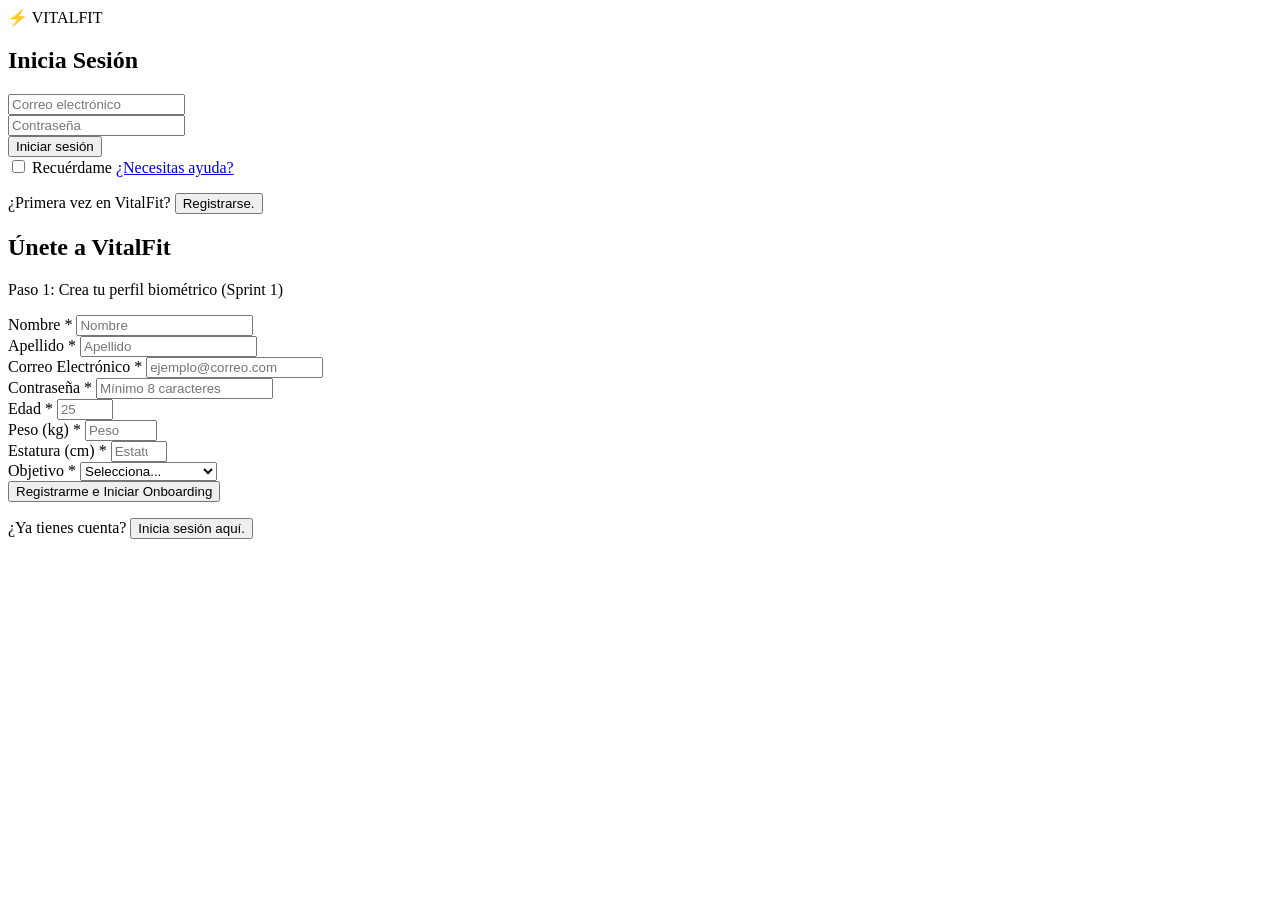
==== Proyecto gimnasio/principal_index/index.html @ bed4b912 "Add files via upload" ====
<!DOCTYPE html>
<html lang="es">
<head>
  <meta charset="UTF-8">
  <meta name="viewport" content="width=device-width, initial-scale=1.0">
  <title>VitalFit - Iniciar Sesión</title>
  <link rel="preconnect" href="https://fonts.googleapis.com">
  <link rel="preconnect" href="https://fonts.gstatic.com" crossorigin>
  <link rel="icon" type="image/x-icon" href="./favicon_32X32/V.ico">
  <link href="https://fonts.googleapis.com/css2?family=Poppins:wght@300;400;500;600;700;800&display=swap" rel="stylesheet">
  <link rel="stylesheet" href="./css/index.css">
  <!--
  <link href="https://cdn.jsdelivr.net/npm/bootstrap@5.3.8/dist/css/bootstrap.min.css" rel="stylesheet" integrity="sha384-sRIl4kxILFvY47J16cr9ZwB07vP4J8+LH7qKQnuqkuIAvNWLzeN8tE5YBujZqJLB" crossorigin="anonymous">-->
  <script src="./gimnasio_js/main.js" defer></script>
  <script src="./gimnasio_js/app.js" defer></script>
<!--
  <script src="https://cdn.jsdelivr.net/npm/bootstrap@5.3.8/dist/js/bootstrap.bundle.min.js" integrity="sha384-FKyoEForCGlyvwx9Hj09JcYn3nv7wiPVlz7YYwJrWVcXK/BmnVDxM+D2scQbITxI" crossorigin="anonymous" defer></script>-->

</head>
<body class="netflix-bg">

  <!-- Navbar sencilla tipo Netflix -->
  <header class="navbar-netflix">
    <div class="logo">⚡ VITAL<span>FIT</span></div>
  </header>

  <main class="auth-container">

    <!-- TARJETA UNIFICADA (Estilo Netflix) -->
    <div class="netflix-card">
      
      <!-- CONTENEDOR 1: INICIO DE SESIÓN -->
      <div id="login-container" class="auth-box">
        <h2>Inicia Sesión</h2>
        
        <form id="loginForm" action="/vitalfit/login" method="POST" class="form-vertical">
          <div class="form-group">
            <input type="email" name="email" id="login_email" placeholder="Correo electrónico" autocomplete="username" required>
          </div>

          <div class="form-group">
            <input type="password" name="password" id="login_password" placeholder="Contraseña" autocomplete="current-password" required>
          </div>

          <button type="submit" id= "btnlogin" class="btn btn-primary btn-full">

            <span id="spinnerTextlogin">Iniciar sesión</Span>

            <span id="spinnerLoadingLogin" class="spinner" style="display: none;"></span>
          </button>

          <div class="form-actions-netflix">
            <label class="switch-label">
              <input type="checkbox" id="remember_me">
              <span>Recuérdame</span>
            </label>
            <a href="#" class="help-link">¿Necesitas ayuda?</a>
          </div>
        </form>

        <!-- Botón/Enlace alternador hacia Registro -->
        <div class="switch-auth-mode">
          <p>¿Primera vez en VitalFit? <button type="button" id="btn-show-register" class="btn-text-action">Registrarse.</button></p>
        </div>
      </div>

      <!-- CONTENEDOR 2: REGISTRO (Oculto inicialmente, activo con la clase 'active') -->
      <div id="register-container" class="auth-box hidden">
        <h2>Únete a VitalFit</h2>
        <p class="subtitle">Paso 1: Crea tu perfil biométrico (Sprint 1)</p>
        
        <form id="registerForm" action="/vitalfit/register" method="POST" class="form-grid">
          <!-- nombre -->
          <div class="form-group full-width">
            <label for="nombre">Nombre *</label>
            <input type="text" id="nombre" name="firstName" placeholder="Nombre" required>
          </div>
          <!-- apellido -->
          <div class="form-group full-width">
            <label for="nombre">Apellido *</label>
            <input type="text" id="apellido" name="lastName" placeholder="Apellido" required>
          </div>
          <!-- email -->
          <div class="form-group full-width">
            <label for="email">Correo Electrónico *</label>
            <input type="email" id="email" name="email" placeholder="ejemplo@correo.com" autocomplete="username" required>
          </div>

          <!-- password -->
          <div class="form-group full-width">
            <label for="password">Contraseña *</label>
            <input type="password" id="password" name="password" placeholder="Mínimo 8 caracteres" autocomplete="new-password" required>
          </div>

          <!-- age -->
          <div class="form-group">
            <label for="age">Edad *</label>
            <input type="number" id="age" name="age" placeholder="25" min="14" max="100" required>
          </div>

          <!-- weight -->
          <div class="form-group">
            <label for="weight">Peso (kg) *</label>
            <input type="number" step="0.1" id="weight" name="weight" placeholder="Peso" min="20" max="300" required>
          </div>

          <!-- height -->
          <div class="form-group">
            <label for="height">Estatura (cm) *</label>
            <input type="number" id="height" name="height" placeholder="Estatura" min="100" max="250" required>
          </div>

          <!-- goal -->
          <div class="form-group">
            <label for="goal">Objetivo *</label>
            <select id="goal" name="goal" required>
              <option value="" disabled selected>Selecciona...</option>
              <option value="MUSCLE_GAIN">Ganancia Muscular</option>
              <option value="FAT_LOSS">Pérdida de Grasa</option>
              <option value="MAINTENANCE">Mantenimiento</option>
            </select>
          </div>

          <!-- Mensaje de exito que se mostrara al completar registro-->     

          <div class="form-group full-width">
            <div id="mensajeExito" class="mensaje-exito" style="display: none;" >
            ¡Registro exitoso!
            Redirigiendo a tu Onboarding...
            </div>

            <button type="submit" id="btnRegistro" class="btn btn-primary btn-full">
              <span id="spinnerText">Registrarme e Iniciar Onboarding</span>
              <span id="spinnerLoading" class="spinner" style="display: none;"></span>
            </button>            
          </div>
        </form>

        <!-- Botón/Enlace alternador hacia Login -->
        <div class="switch-auth-mode">
          <p>¿Ya tienes cuenta? <button type="button" id="btn-show-login" class="btn-text-action">Inicia sesión aquí.</button></p>
        </div>
      </div>

    </div>

  </main>
</body>
</html>
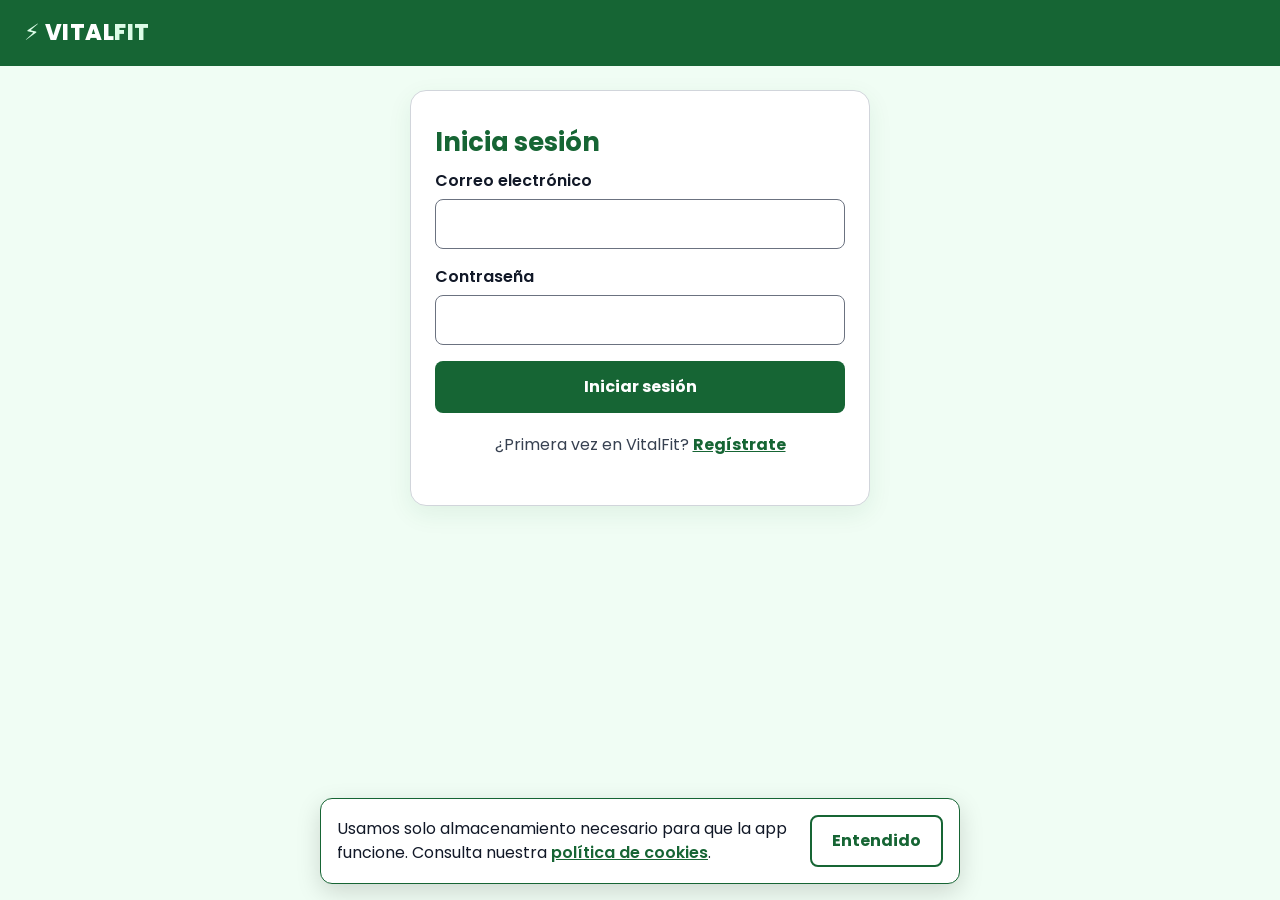
==== commit 12b70a11: "feat(front): paleta verde y blanco, accesibilidad y conexión a la API - Tema verde (#166534) y blanc" ====
--- a/Proyecto gimnasio/principal_index/index.html
+++ b/Proyecto gimnasio/principal_index/index.html
@@ -1,149 +1,159 @@
-<!DOCTYPE html>
-<html lang="es">
-<head>
-  <meta charset="UTF-8">
-  <meta name="viewport" content="width=device-width, initial-scale=1.0">
-  <title>VitalFit - Iniciar Sesión</title>
-  <link rel="preconnect" href="https://fonts.googleapis.com">
-  <link rel="preconnect" href="https://fonts.gstatic.com" crossorigin>
-  <link rel="icon" type="image/x-icon" href="./favicon_32X32/V.ico">
-  <link href="https://fonts.googleapis.com/css2?family=Poppins:wght@300;400;500;600;700;800&display=swap" rel="stylesheet">
-  <link rel="stylesheet" href="./css/index.css">
-  <!--
-  <link href="https://cdn.jsdelivr.net/npm/bootstrap@5.3.8/dist/css/bootstrap.min.css" rel="stylesheet" integrity="sha384-sRIl4kxILFvY47J16cr9ZwB07vP4J8+LH7qKQnuqkuIAvNWLzeN8tE5YBujZqJLB" crossorigin="anonymous">-->
-  <script src="./gimnasio_js/main.js" defer></script>
-  <script src="./gimnasio_js/app.js" defer></script>
-<!--
-  <script src="https://cdn.jsdelivr.net/npm/bootstrap@5.3.8/dist/js/bootstrap.bundle.min.js" integrity="sha384-FKyoEForCGlyvwx9Hj09JcYn3nv7wiPVlz7YYwJrWVcXK/BmnVDxM+D2scQbITxI" crossorigin="anonymous" defer></script>-->
-
-</head>
-<body class="netflix-bg">
-
-  <!-- Navbar sencilla tipo Netflix -->
-  <header class="navbar-netflix">
-    <div class="logo">⚡ VITAL<span>FIT</span></div>
-  </header>
-
-  <main class="auth-container">
-
-    <!-- TARJETA UNIFICADA (Estilo Netflix) -->
-    <div class="netflix-card">
-      
-      <!-- CONTENEDOR 1: INICIO DE SESIÓN -->
-      <div id="login-container" class="auth-box">
-        <h2>Inicia Sesión</h2>
-        
-        <form id="loginForm" action="/vitalfit/login" method="POST" class="form-vertical">
-          <div class="form-group">
-            <input type="email" name="email" id="login_email" placeholder="Correo electrónico" autocomplete="username" required>
-          </div>
-
-          <div class="form-group">
-            <input type="password" name="password" id="login_password" placeholder="Contraseña" autocomplete="current-password" required>
-          </div>
-
-          <button type="submit" id= "btnlogin" class="btn btn-primary btn-full">
-
-            <span id="spinnerTextlogin">Iniciar sesión</Span>
-
-            <span id="spinnerLoadingLogin" class="spinner" style="display: none;"></span>
-          </button>
-
-          <div class="form-actions-netflix">
-            <label class="switch-label">
-              <input type="checkbox" id="remember_me">
-              <span>Recuérdame</span>
-            </label>
-            <a href="#" class="help-link">¿Necesitas ayuda?</a>
-          </div>
-        </form>
-
-        <!-- Botón/Enlace alternador hacia Registro -->
-        <div class="switch-auth-mode">
-          <p>¿Primera vez en VitalFit? <button type="button" id="btn-show-register" class="btn-text-action">Registrarse.</button></p>
-        </div>
-      </div>
-
-      <!-- CONTENEDOR 2: REGISTRO (Oculto inicialmente, activo con la clase 'active') -->
-      <div id="register-container" class="auth-box hidden">
-        <h2>Únete a VitalFit</h2>
-        <p class="subtitle">Paso 1: Crea tu perfil biométrico (Sprint 1)</p>
-        
-        <form id="registerForm" action="/vitalfit/register" method="POST" class="form-grid">
-          <!-- nombre -->
-          <div class="form-group full-width">
-            <label for="nombre">Nombre *</label>
-            <input type="text" id="nombre" name="firstName" placeholder="Nombre" required>
-          </div>
-          <!-- apellido -->
-          <div class="form-group full-width">
-            <label for="nombre">Apellido *</label>
-            <input type="text" id="apellido" name="lastName" placeholder="Apellido" required>
-          </div>
-          <!-- email -->
-          <div class="form-group full-width">
-            <label for="email">Correo Electrónico *</label>
-            <input type="email" id="email" name="email" placeholder="ejemplo@correo.com" autocomplete="username" required>
-          </div>
-
-          <!-- password -->
-          <div class="form-group full-width">
-            <label for="password">Contraseña *</label>
-            <input type="password" id="password" name="password" placeholder="Mínimo 8 caracteres" autocomplete="new-password" required>
-          </div>
-
-          <!-- age -->
-          <div class="form-group">
-            <label for="age">Edad *</label>
-            <input type="number" id="age" name="age" placeholder="25" min="14" max="100" required>
-          </div>
-
-          <!-- weight -->
-          <div class="form-group">
-            <label for="weight">Peso (kg) *</label>
-            <input type="number" step="0.1" id="weight" name="weight" placeholder="Peso" min="20" max="300" required>
-          </div>
-
-          <!-- height -->
-          <div class="form-group">
-            <label for="height">Estatura (cm) *</label>
-            <input type="number" id="height" name="height" placeholder="Estatura" min="100" max="250" required>
-          </div>
-
-          <!-- goal -->
-          <div class="form-group">
-            <label for="goal">Objetivo *</label>
-            <select id="goal" name="goal" required>
-              <option value="" disabled selected>Selecciona...</option>
-              <option value="MUSCLE_GAIN">Ganancia Muscular</option>
-              <option value="FAT_LOSS">Pérdida de Grasa</option>
-              <option value="MAINTENANCE">Mantenimiento</option>
-            </select>
-          </div>
-
-          <!-- Mensaje de exito que se mostrara al completar registro-->     
-
-          <div class="form-group full-width">
-            <div id="mensajeExito" class="mensaje-exito" style="display: none;" >
-            ¡Registro exitoso!
-            Redirigiendo a tu Onboarding...
-            </div>
-
-            <button type="submit" id="btnRegistro" class="btn btn-primary btn-full">
-              <span id="spinnerText">Registrarme e Iniciar Onboarding</span>
-              <span id="spinnerLoading" class="spinner" style="display: none;"></span>
-            </button>            
-          </div>
-        </form>
-
-        <!-- Botón/Enlace alternador hacia Login -->
-        <div class="switch-auth-mode">
-          <p>¿Ya tienes cuenta? <button type="button" id="btn-show-login" class="btn-text-action">Inicia sesión aquí.</button></p>
-        </div>
-      </div>
-
-    </div>
-
-  </main>
-</body>
-</html>+<!DOCTYPE html>
+<html lang="es">
+<head>
+  <meta charset="UTF-8">
+  <meta name="viewport" content="width=device-width, initial-scale=1.0">
+  <title>VitalFit - Iniciar sesión y registro</title>
+  <link rel="preconnect" href="https://fonts.googleapis.com">
+  <link rel="preconnect" href="https://fonts.gstatic.com" crossorigin>
+  <link href="https://fonts.googleapis.com/css2?family=Poppins:wght@400;600;700;800&display=swap" rel="stylesheet">
+  <link rel="stylesheet" href="index.css">
+  <!-- Orden importante: api.js primero (lo usan main.js y app.js) -->
+  <script src="../javascript/api.js" defer></script>
+  <script src="../javascript/main.js" defer></script>
+  <script src="../javascript/app.js" defer></script>
+</head>
+<body>
+
+  <a class="skip-link" href="#contenido">Saltar al contenido</a>
+
+  <header class="navbar">
+    <div class="logo"><span aria-hidden="true">⚡</span> VITAL<span>FIT</span></div>
+  </header>
+
+  <main id="contenido" class="auth-container">
+    <section class="auth-card" aria-live="polite">
+
+      <!-- LOGIN -->
+      <div id="login-container" class="auth-box">
+        <h1>Inicia sesión</h1>
+        <div id="loginMensaje" class="mensaje error" role="alert" hidden></div>
+
+        <form id="loginForm" novalidate>
+          <div class="form-group">
+            <label for="login_email">Correo electrónico</label>
+            <input type="email" id="login_email" name="email" autocomplete="username" required>
+          </div>
+
+          <div class="form-group">
+            <label for="login_password">Contraseña</label>
+            <input type="password" id="login_password" name="password" autocomplete="current-password" required>
+          </div>
+
+          <button type="submit" id="btnLogin" class="btn btn-primary btn-full">
+            <span id="loginTexto">Iniciar sesión</span>
+            <span id="loginSpinner" class="spinner" hidden aria-hidden="true"></span>
+          </button>
+        </form>
+
+        <p class="switch-auth-mode">
+          ¿Primera vez en VitalFit?
+          <button type="button" id="btn-show-register" class="btn-text-action">Regístrate</button>
+        </p>
+      </div>
+
+      <!-- REGISTRO (paso 1) -->
+      <div id="register-container" class="auth-box" hidden>
+        <h1>Crea tu cuenta</h1>
+        <p class="subtitle">Paso 1 de 2</p>
+        <div id="registerMensaje" class="mensaje error" role="alert" hidden></div>
+
+        <form id="registerForm" novalidate>
+          <div class="form-group">
+            <label for="fullName">Nombre completo</label>
+            <input type="text" id="fullName" name="fullName" autocomplete="name" maxlength="100" required>
+          </div>
+
+          <div class="form-group">
+            <label for="register_email">Correo electrónico</label>
+            <input type="email" id="register_email" name="email" autocomplete="email" maxlength="100" required>
+          </div>
+
+          <div class="form-group">
+            <label for="register_password">Contraseña</label>
+            <input type="password" id="register_password" name="password" autocomplete="new-password" minlength="8" maxlength="72" aria-describedby="passwordAyuda" required>
+            <p id="passwordAyuda" class="help">Mínimo 8 caracteres.</p>
+          </div>
+
+          <div class="form-group">
+            <label for="birthDate">Fecha de nacimiento</label>
+            <input type="date" id="birthDate" name="birthDate" autocomplete="bday" required>
+            <p class="help">La usamos solo para verificar tu edad.</p>
+          </div>
+
+          <fieldset class="consents">
+            <legend>Consentimientos</legend>
+            <label class="check">
+              <input type="checkbox" id="acceptTerms" name="acceptedTerms" required>
+              <span>Acepto los <a href="#" id="linkTerminos">Términos y condiciones</a>.</span>
+            </label>
+            <label class="check">
+              <input type="checkbox" id="acceptPrivacy" name="acceptedPrivacy" required>
+              <span>Acepto la <a href="#" id="linkPrivacidad">Política de privacidad</a>.</span>
+            </label>
+          </fieldset>
+
+          <button type="submit" id="btnRegistro" class="btn btn-primary btn-full">
+            <span id="registroTexto">Crear cuenta</span>
+            <span id="registroSpinner" class="spinner" hidden aria-hidden="true"></span>
+          </button>
+        </form>
+
+        <p class="switch-auth-mode">
+          ¿Ya tienes cuenta?
+          <button type="button" id="btn-show-login" class="btn-text-action">Inicia sesión</button>
+        </p>
+      </div>
+
+      <!-- ONBOARDING (paso 2) -->
+      <div id="onboarding-container" class="auth-box" hidden>
+        <h1>Tu perfil de entrenamiento</h1>
+        <p class="subtitle">Paso 2 de 2. Con estos datos calculamos tus metas.</p>
+        <div id="onboardingMensaje" class="mensaje error" role="alert" hidden></div>
+
+        <form id="onboardingForm" novalidate>
+          <div class="form-group">
+            <label for="weightKg">Peso (kg)</label>
+            <input type="number" id="weightKg" name="weightKg" step="0.1" min="20" max="400" required>
+          </div>
+
+          <div class="form-group">
+            <label for="heightCm">Estatura (cm)</label>
+            <input type="number" id="heightCm" name="heightCm" step="1" min="50" max="250" required>
+          </div>
+
+          <div class="form-group">
+            <label for="fitnessGoal">Objetivo</label>
+            <select id="fitnessGoal" name="fitnessGoal" required>
+              <option value="">Selecciona una opción</option>
+              <option value="GANANCIA_MUSCULAR">Ganancia muscular</option>
+              <option value="PERDIDA_GRASA">Pérdida de grasa</option>
+              <option value="RESISTENCIA">Resistencia y cardio</option>
+            </select>
+          </div>
+
+          <button type="submit" id="btnOnboarding" class="btn btn-primary btn-full">
+            <span id="onboardingTexto">Guardar y continuar</span>
+            <span id="onboardingSpinner" class="spinner" hidden aria-hidden="true"></span>
+          </button>
+        </form>
+      </div>
+
+      <!-- MENOR DE EDAD: consentimiento parental pendiente -->
+      <div id="pending-container" class="auth-box" hidden>
+        <h1>Autorización pendiente</h1>
+        <p>Como eres menor de 18 años, tu padre, madre o tutor debe autorizar tu cuenta antes de que puedas usarla.</p>
+        <p class="switch-auth-mode"><button type="button" id="btn-pending-login" class="btn-text-action">Volver a iniciar sesión</button></p>
+      </div>
+
+    </section>
+  </main>
+
+  <!-- Aviso de cookies: la app solo usa cookies/almacenamiento necesarios -->
+  <div id="cookie-banner" class="cookie-banner" role="region" aria-label="Aviso de cookies" hidden>
+    <p>Usamos solo almacenamiento necesario para que la app funcione. Consulta nuestra <a href="#" id="linkCookies">política de cookies</a>.</p>
+    <button type="button" id="btn-cookie-ok" class="btn btn-outline">Entendido</button>
+  </div>
+
+</body>
+</html>
--- a/Proyecto gimnasio/principal_index/index.css
+++ b/Proyecto gimnasio/principal_index/index.css
@@ -0,0 +1,202 @@
+/* VitalFit - Paleta verde y blanco
+   Contraste verificado (WCAG AA):
+   texto #111827 sobre blanco 17.7:1 | #166534 sobre blanco 7.1:1 | blanco sobre #166534 7.1:1
+   #b91c1c (error) sobre blanco 6.5:1
+   #16a34a se usa solo en decoraciones, nunca como color de texto sobre blanco (3.3:1, no cumple WCAG AA). */
+
+:root {
+  --verde-oscuro: #166534;
+  --verde-hover: #14532d;
+  --verde: #16a34a;
+  --verde-claro: #dcfce7;
+  --fondo: #f0fdf4;
+  --blanco: #ffffff;
+  --texto: #111827;
+  --texto-suave: #374151;
+  --borde: #d1d5db;
+  --error: #b91c1c;
+  --foco: #166534;
+}
+
+* { box-sizing: border-box; }
+
+body {
+  margin: 0;
+  font-family: 'Poppins', system-ui, sans-serif;
+  background: var(--fondo);
+  color: var(--texto);
+  min-height: 100vh;
+  line-height: 1.5;
+}
+
+/* Accesibilidad: foco visible con teclado */
+:focus-visible {
+  outline: 3px solid var(--foco);
+  outline-offset: 2px;
+}
+
+.skip-link {
+  position: absolute;
+  left: 16px;
+  top: -48px;
+  background: var(--verde-oscuro);
+  color: var(--blanco);
+  padding: 8px 12px;
+  border-radius: 6px;
+  z-index: 100;
+}
+.skip-link:focus { top: 8px; }
+
+.navbar {
+  background: var(--verde-oscuro);
+  color: var(--blanco);
+  padding: 16px 24px;
+}
+.logo {
+  font-weight: 800;
+  font-size: 1.4rem;
+  letter-spacing: 0.5px;
+}
+.logo span { color: var(--verde-claro); }
+
+.auth-container {
+  display: flex;
+  justify-content: center;
+  padding: 24px 16px;
+}
+
+.auth-card {
+  background: var(--blanco);
+  width: 100%;
+  max-width: 460px;
+  padding: 32px 24px;
+  border-radius: 16px;
+  border: 1px solid var(--borde);
+  box-shadow: 0 8px 24px rgba(22, 101, 52, 0.08);
+}
+
+h1 {
+  font-size: 1.6rem;
+  margin: 0 0 8px;
+  color: var(--verde-oscuro);
+}
+.subtitle { color: var(--texto-suave); margin: 0 0 20px; }
+
+.auth-box[hidden] { display: none; }
+
+.form-group { margin-bottom: 16px; }
+label, .label { display: block; font-weight: 600; margin-bottom: 6px; color: var(--texto); }
+.help { font-size: 0.875rem; color: var(--texto-suave); margin: 4px 0 0; }
+
+input[type="email"],
+input[type="password"],
+input[type="text"],
+input[type="number"],
+input[type="date"],
+select {
+  width: 100%;
+  padding: 12px 14px;
+  font: inherit;
+  color: var(--texto);
+  background: var(--blanco);
+  border: 1px solid #6b7280;
+  border-radius: 8px;
+}
+input:focus, select:focus { border-color: var(--verde-oscuro); }
+
+.consents { border: 0; padding: 0; margin: 8px 0 16px; }
+.consents legend { font-weight: 700; margin-bottom: 8px; color: var(--texto); }
+.check {
+  display: flex;
+  gap: 10px;
+  align-items: flex-start;
+  margin-bottom: 10px;
+  color: var(--texto);
+}
+.check input { width: 20px; height: 20px; margin-top: 3px; accent-color: var(--verde-oscuro); }
+.check a { color: var(--verde-oscuro); font-weight: 600; }
+
+.btn {
+  display: inline-flex;
+  align-items: center;
+  justify-content: center;
+  gap: 8px;
+  padding: 12px 20px;
+  font: inherit;
+  font-weight: 700;
+  border-radius: 8px;
+  border: 2px solid transparent;
+  cursor: pointer;
+}
+.btn-primary { background: var(--verde-oscuro); color: var(--blanco); }
+.btn-primary:hover { background: var(--verde-hover); }
+.btn-primary:disabled { opacity: 0.6; cursor: not-allowed; }
+.btn-outline { background: var(--blanco); color: var(--verde-oscuro); border-color: var(--verde-oscuro); }
+.btn-outline:hover { background: var(--verde-claro); }
+.btn-full { width: 100%; }
+
+.btn-text-action {
+  background: none;
+  border: none;
+  padding: 0;
+  font: inherit;
+  font-weight: 700;
+  color: var(--verde-oscuro);
+  text-decoration: underline;
+  cursor: pointer;
+}
+
+.switch-auth-mode { margin-top: 20px; text-align: center; color: var(--texto-suave); }
+
+.mensaje {
+  padding: 12px 14px;
+  border-radius: 8px;
+  margin: 0 0 16px;
+  font-weight: 600;
+}
+.mensaje[hidden] { display: none; }
+.mensaje.error { background: #fef2f2; color: var(--error); border: 1px solid var(--error); }
+.mensaje.ok { background: var(--verde-claro); color: var(--verde-hover); border: 1px solid var(--verde); }
+
+.spinner {
+  width: 18px;
+  height: 18px;
+  border: 3px solid rgba(255, 255, 255, 0.4);
+  border-top-color: var(--blanco);
+  border-radius: 50%;
+  animation: girar 0.8s linear infinite;
+}
+.spinner[hidden] { display: none; }
+@keyframes girar { to { transform: rotate(360deg); } }
+
+@media (prefers-reduced-motion: reduce) {
+  .spinner { animation: none; }
+}
+
+/* Banner de cookies: solo informa; no usamos cookies opcionales */
+.cookie-banner {
+  position: fixed;
+  left: 16px;
+  right: 16px;
+  bottom: 16px;
+  max-width: 640px;
+  margin: 0 auto;
+  background: var(--blanco);
+  color: var(--texto);
+  border: 1px solid var(--verde-oscuro);
+  border-radius: 12px;
+  padding: 16px;
+  box-shadow: 0 8px 24px rgba(0, 0, 0, 0.15);
+  display: flex;
+  flex-wrap: wrap;
+  gap: 12px;
+  align-items: center;
+  justify-content: space-between;
+}
+.cookie-banner[hidden] { display: none; }
+.cookie-banner p { margin: 0; flex: 1 1 280px; }
+.cookie-banner a { color: var(--verde-oscuro); font-weight: 600; }
+
+@media (max-width: 480px) {
+  .auth-card { padding: 24px 16px; }
+}
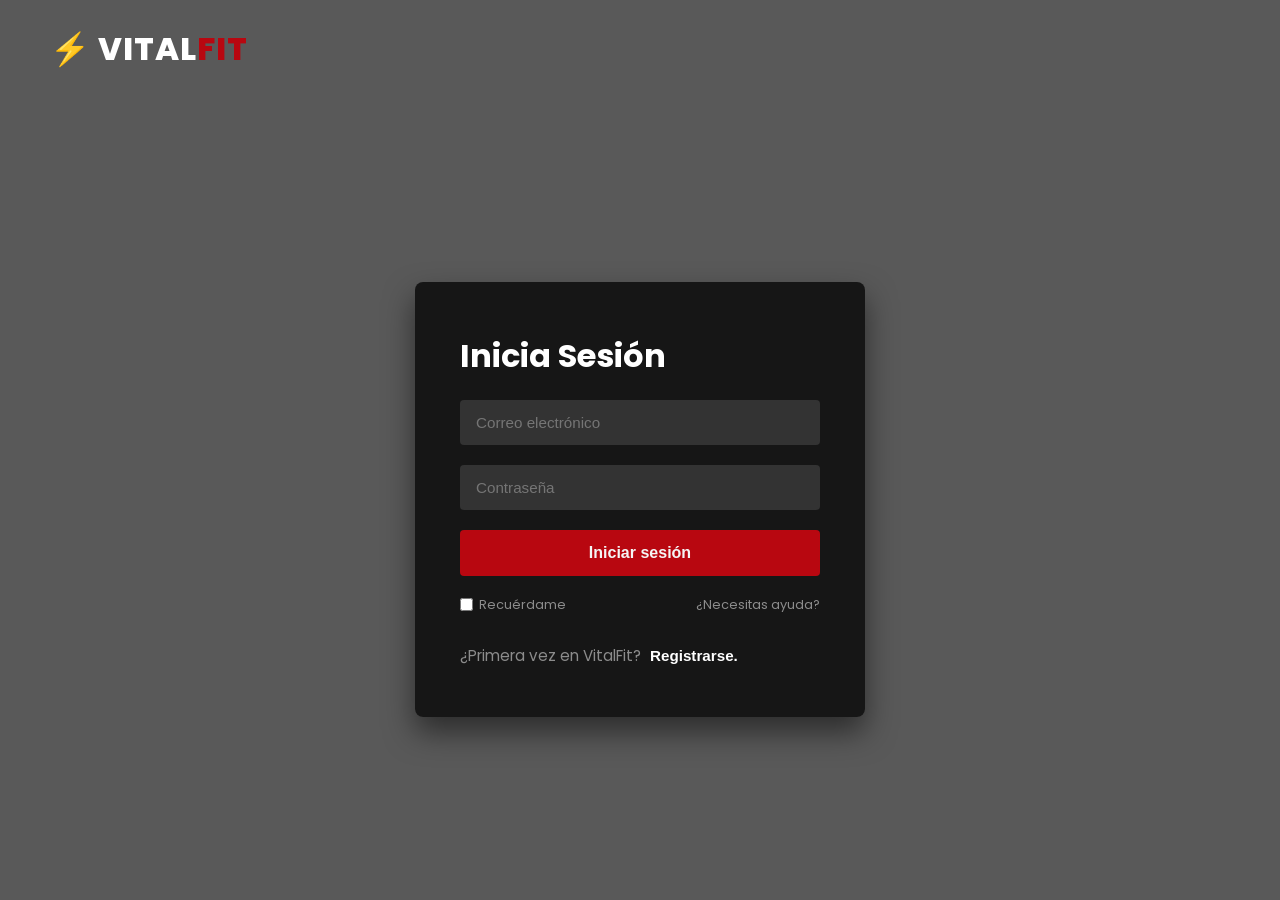
==== commit 59daae4b: "Formulario para agregar series con peso y repeticiones" ====
--- a/Proyecto gimnasio/principal_index/index.html
+++ b/Proyecto gimnasio/principal_index/index.html
@@ -3,157 +3,147 @@
 <head>
   <meta charset="UTF-8">
   <meta name="viewport" content="width=device-width, initial-scale=1.0">
-  <title>VitalFit - Iniciar sesión y registro</title>
+  <title>VitalFit - Iniciar Sesión</title>
   <link rel="preconnect" href="https://fonts.googleapis.com">
   <link rel="preconnect" href="https://fonts.gstatic.com" crossorigin>
-  <link href="https://fonts.googleapis.com/css2?family=Poppins:wght@400;600;700;800&display=swap" rel="stylesheet">
-  <link rel="stylesheet" href="index.css">
-  <!-- Orden importante: api.js primero (lo usan main.js y app.js) -->
-  <script src="../javascript/api.js" defer></script>
+  <link href="https://fonts.googleapis.com/css2?family=Poppins:wght@300;400;500;600;700;800&display=swap" rel="stylesheet">
+  <link rel="stylesheet" href="../css/index.css">
+  <!--
+  <link href="https://cdn.jsdelivr.net/npm/bootstrap@5.3.8/dist/css/bootstrap.min.css" rel="stylesheet" integrity="sha384-sRIl4kxILFvY47J16cr9ZwB07vP4J8+LH7qKQnuqkuIAvNWLzeN8tE5YBujZqJLB" crossorigin="anonymous">-->
   <script src="../javascript/main.js" defer></script>
   <script src="../javascript/app.js" defer></script>
+<!--
+  <script src="https://cdn.jsdelivr.net/npm/bootstrap@5.3.8/dist/js/bootstrap.bundle.min.js" integrity="sha384-FKyoEForCGlyvwx9Hj09JcYn3nv7wiPVlz7YYwJrWVcXK/BmnVDxM+D2scQbITxI" crossorigin="anonymous" defer></script>-->
+
 </head>
-<body>
+<body class="netflix-bg">
 
-  <a class="skip-link" href="#contenido">Saltar al contenido</a>
-
-  <header class="navbar">
-    <div class="logo"><span aria-hidden="true">⚡</span> VITAL<span>FIT</span></div>
+  <!-- Navbar sencilla tipo Netflix -->
+  <header class="navbar-netflix">
+    <div class="logo">⚡ VITAL<span>FIT</span></div>
   </header>
 
-  <main id="contenido" class="auth-container">
-    <section class="auth-card" aria-live="polite">
+  <main class="auth-container">
 
-      <!-- LOGIN -->
+    <!-- TARJETA UNIFICADA (Estilo Netflix) -->
+    <div class="netflix-card">
+      
+      <!-- CONTENEDOR 1: INICIO DE SESIÓN -->
       <div id="login-container" class="auth-box">
-        <h1>Inicia sesión</h1>
-        <div id="loginMensaje" class="mensaje error" role="alert" hidden></div>
-
-        <form id="loginForm" novalidate>
+        <h2>Inicia Sesión</h2>
+        
+        <p id="mensajeErrorLogin" class="mensaje-error" role="alert" style="display:none"></p>
+        <form id="loginForm" action="/vitalfit/login" method="POST" class="form-vertical">
           <div class="form-group">
-            <label for="login_email">Correo electrónico</label>
-            <input type="email" id="login_email" name="email" autocomplete="username" required>
+            <input type="email" name="email" id="login_email" placeholder="Correo electrónico" autocomplete="username" required>
           </div>
 
           <div class="form-group">
-            <label for="login_password">Contraseña</label>
-            <input type="password" id="login_password" name="password" autocomplete="current-password" required>
+            <input type="password" name="password" id="login_password" placeholder="Contraseña" autocomplete="current-password" required>
           </div>
 
-          <button type="submit" id="btnLogin" class="btn btn-primary btn-full">
-            <span id="loginTexto">Iniciar sesión</span>
-            <span id="loginSpinner" class="spinner" hidden aria-hidden="true"></span>
+          <button type="submit" id= "btnlogin" class="btn btn-primary btn-full">
+
+            <span id="spinnerTextlogin">Iniciar sesión</span>
+
+            <span id="spinnerLoadingLogin" class="spinner" style="display: none;"></span>
           </button>
+
+          <div class="form-actions-netflix">
+            <label class="switch-label">
+              <input type="checkbox" id="remember_me">
+              <span>Recuérdame</span>
+            </label>
+            <a href="#" class="help-link">¿Necesitas ayuda?</a>
+          </div>
         </form>
 
-        <p class="switch-auth-mode">
-          ¿Primera vez en VitalFit?
-          <button type="button" id="btn-show-register" class="btn-text-action">Regístrate</button>
-        </p>
+        <!-- Botón/Enlace alternador hacia Registro -->
+        <div class="switch-auth-mode">
+          <p>¿Primera vez en VitalFit? <button type="button" id="btn-show-register" class="btn-text-action">Registrarse.</button></p>
+        </div>
       </div>
 
-      <!-- REGISTRO (paso 1) -->
-      <div id="register-container" class="auth-box" hidden>
-        <h1>Crea tu cuenta</h1>
-        <p class="subtitle">Paso 1 de 2</p>
-        <div id="registerMensaje" class="mensaje error" role="alert" hidden></div>
-
-        <form id="registerForm" novalidate>
-          <div class="form-group">
-            <label for="fullName">Nombre completo</label>
-            <input type="text" id="fullName" name="fullName" autocomplete="name" maxlength="100" required>
+      <!-- CONTENEDOR 2: REGISTRO (Oculto inicialmente, activo con la clase 'active') -->
+      <div id="register-container" class="auth-box hidden">
+        <h2>Únete a VitalFit</h2>
+        <p class="subtitle">Paso 1: Crea tu perfil biométrico (Sprint 1)</p>
+        
+        <form id="registerForm" action="/vitalfit/register" method="POST" class="form-grid">
+          <!-- nombre -->
+          <div class="form-group full-width">
+            <label for="nombre">Nombre *</label>
+            <input type="text" id="nombre" name="firstName" placeholder="Nombre" required>
+          </div>
+          <!-- apellido -->
+          <div class="form-group full-width">
+            <label for="apellido">Apellido *</label>
+            <input type="text" id="apellido" name="lastName" placeholder="Apellido" required>
+          </div>
+          <!-- email -->
+          <div class="form-group full-width">
+            <label for="email">Correo Electrónico *</label>
+            <input type="email" id="email" name="email" placeholder="ejemplo@correo.com" autocomplete="username" required>
           </div>
 
-          <div class="form-group">
-            <label for="register_email">Correo electrónico</label>
-            <input type="email" id="register_email" name="email" autocomplete="email" maxlength="100" required>
+          <!-- password -->
+          <div class="form-group full-width">
+            <label for="password">Contraseña *</label>
+            <input type="password" id="password" name="password" placeholder="Mínimo 8 caracteres" autocomplete="new-password" minlength="8" required>
           </div>
 
+          <!-- age -->
           <div class="form-group">
-            <label for="register_password">Contraseña</label>
-            <input type="password" id="register_password" name="password" autocomplete="new-password" minlength="8" maxlength="72" aria-describedby="passwordAyuda" required>
-            <p id="passwordAyuda" class="help">Mínimo 8 caracteres.</p>
+            <label for="age">Edad *</label>
+            <input type="number" id="age" name="age" placeholder="25" min="14" max="100" required>
           </div>
 
+          <!-- weight -->
           <div class="form-group">
-            <label for="birthDate">Fecha de nacimiento</label>
-            <input type="date" id="birthDate" name="birthDate" autocomplete="bday" required>
-            <p class="help">La usamos solo para verificar tu edad.</p>
+            <label for="weight">Peso (kg) *</label>
+            <input type="number" step="0.1" id="weight" name="weight" placeholder="Peso" min="20" max="300" required>
           </div>
 
-          <fieldset class="consents">
-            <legend>Consentimientos</legend>
-            <label class="check">
-              <input type="checkbox" id="acceptTerms" name="acceptedTerms" required>
-              <span>Acepto los <a href="#" id="linkTerminos">Términos y condiciones</a>.</span>
-            </label>
-            <label class="check">
-              <input type="checkbox" id="acceptPrivacy" name="acceptedPrivacy" required>
-              <span>Acepto la <a href="#" id="linkPrivacidad">Política de privacidad</a>.</span>
-            </label>
-          </fieldset>
-
-          <button type="submit" id="btnRegistro" class="btn btn-primary btn-full">
-            <span id="registroTexto">Crear cuenta</span>
-            <span id="registroSpinner" class="spinner" hidden aria-hidden="true"></span>
-          </button>
-        </form>
-
-        <p class="switch-auth-mode">
-          ¿Ya tienes cuenta?
-          <button type="button" id="btn-show-login" class="btn-text-action">Inicia sesión</button>
-        </p>
-      </div>
-
-      <!-- ONBOARDING (paso 2) -->
-      <div id="onboarding-container" class="auth-box" hidden>
-        <h1>Tu perfil de entrenamiento</h1>
-        <p class="subtitle">Paso 2 de 2. Con estos datos calculamos tus metas.</p>
-        <div id="onboardingMensaje" class="mensaje error" role="alert" hidden></div>
-
-        <form id="onboardingForm" novalidate>
+          <!-- height -->
           <div class="form-group">
-            <label for="weightKg">Peso (kg)</label>
-            <input type="number" id="weightKg" name="weightKg" step="0.1" min="20" max="400" required>
+            <label for="height">Estatura (cm) *</label>
+            <input type="number" id="height" name="height" placeholder="Estatura" min="100" max="250" required>
           </div>
 
+          <!-- goal -->
           <div class="form-group">
-            <label for="heightCm">Estatura (cm)</label>
-            <input type="number" id="heightCm" name="heightCm" step="1" min="50" max="250" required>
-          </div>
-
-          <div class="form-group">
-            <label for="fitnessGoal">Objetivo</label>
-            <select id="fitnessGoal" name="fitnessGoal" required>
-              <option value="">Selecciona una opción</option>
-              <option value="GANANCIA_MUSCULAR">Ganancia muscular</option>
-              <option value="PERDIDA_GRASA">Pérdida de grasa</option>
-              <option value="RESISTENCIA">Resistencia y cardio</option>
+            <label for="goal">Objetivo *</label>
+            <select id="goal" name="goal" required>
+              <option value="" disabled selected>Selecciona...</option>
+              <option value="MUSCLE_GAIN">Ganancia Muscular</option>
+              <option value="FAT_LOSS">Pérdida de Grasa</option>
+              <option value="MAINTENANCE">Mantenimiento</option>
             </select>
           </div>
 
-          <button type="submit" id="btnOnboarding" class="btn btn-primary btn-full">
-            <span id="onboardingTexto">Guardar y continuar</span>
-            <span id="onboardingSpinner" class="spinner" hidden aria-hidden="true"></span>
-          </button>
+          <!-- Mensaje de exito que se mostrara al completar registro-->     
+
+          <div class="form-group full-width">
+            <div id="mensajeExito" class="mensaje-exito" style="display: none;" >
+            ¡Registro exitoso!
+            Ya puedes iniciar sesión.
+            </div>
+
+            <button type="submit" id="btnRegistro" class="btn btn-primary btn-full">
+              <span id="spinnerText">Crear mi cuenta</span>
+              <span id="spinnerLoading" class="spinner" style="display: none;"></span>
+            </button>            
+          </div>
         </form>
+
+        <!-- Botón/Enlace alternador hacia Login -->
+        <div class="switch-auth-mode">
+          <p>¿Ya tienes cuenta? <button type="button" id="btn-show-login" class="btn-text-action">Inicia sesión aquí.</button></p>
+        </div>
       </div>
 
-      <!-- MENOR DE EDAD: consentimiento parental pendiente -->
-      <div id="pending-container" class="auth-box" hidden>
-        <h1>Autorización pendiente</h1>
-        <p>Como eres menor de 18 años, tu padre, madre o tutor debe autorizar tu cuenta antes de que puedas usarla.</p>
-        <p class="switch-auth-mode"><button type="button" id="btn-pending-login" class="btn-text-action">Volver a iniciar sesión</button></p>
-      </div>
+    </div>
 
-    </section>
   </main>
-
-  <!-- Aviso de cookies: la app solo usa cookies/almacenamiento necesarios -->
-  <div id="cookie-banner" class="cookie-banner" role="region" aria-label="Aviso de cookies" hidden>
-    <p>Usamos solo almacenamiento necesario para que la app funcione. Consulta nuestra <a href="#" id="linkCookies">política de cookies</a>.</p>
-    <button type="button" id="btn-cookie-ok" class="btn btn-outline">Entendido</button>
-  </div>
-
 </body>
-</html>
+</html>
--- a/Proyecto gimnasio/css/index.css
+++ b/Proyecto gimnasio/css/index.css
@@ -0,0 +1,239 @@
+/* ==========================================
+   ESTILOS TIPO NETFLIX (VITALFIT)
+   ========================================== */
+:root {
+  --primary-color: #1cf308; 
+  --primary-hover: #b80710; /* Rojo estilo Netflix/Fitness */
+  --bg-dark: #141414;
+  --card-bg: rgba(0, 0, 0, 0.75);
+  --input-bg: #333333;
+  --text-main: #ffffff;
+  --text-muted: #8c8c8c;
+  --radius: 8px;
+}
+
+* {
+  box-sizing: border-box;
+  margin: 0;
+  padding: 0;
+}
+
+body.netflix-bg {
+  font-family: 'Poppins', sans-serif;
+  background: linear-gradient(rgba(0, 0, 0, 0.65), rgba(0, 0, 0, 0.65)), 
+              url('https://images.unsplash.com/photo-1534438327276-14e5300c3a48?q=80&w=1600&auto=format&fit=crop') center/cover no-repeat fixed;
+  color: var(--text-main);
+  min-height: 100vh;
+  display: flex;
+  flex-direction: column;
+}
+
+/* NAVBAR */
+.navbar-netflix {
+  padding: 25px 50px;
+}
+
+.navbar-netflix .logo {
+  font-size: 2rem;
+  font-weight: 800;
+  letter-spacing: 1px;
+}
+
+.navbar-netflix .logo span {
+  color: var(--primary-hover);
+}
+
+/* CONTENEDOR CENTRAL */
+.auth-container {
+  flex: 1;
+  display: flex;
+  justify-content: center;
+  align-items: center;
+  padding: 20px;
+}
+
+.netflix-card {
+  background-color: var(--card-bg);
+  padding: 50px 45px;
+  width: 100%;
+  max-width: 450px;
+  border-radius: var(--radius);
+  box-shadow: 0 15px 30px rgba(0,0,0,0.5);
+}
+
+.auth-box h2 {
+  font-size: 2rem;
+  font-weight: 700;
+  margin-bottom: 10px;
+}
+
+.auth-box .subtitle {
+  color: var(--text-muted);
+  font-size: 0.85rem;
+  margin-bottom: 20px;
+}
+
+.hidden {
+  display: none !important;
+}
+
+/* FORMULARIOS */
+.form-vertical {
+  display: flex;
+  flex-direction: column;
+  gap: 20px;
+  margin-top: 20px;
+}
+
+.form-grid {
+  display: grid;
+  grid-template-columns: repeat(2, 1fr);
+  gap: 15px;
+  margin-top: 15px;
+}
+
+.full-width {
+  grid-column: span 2;
+}
+
+.form-group {
+  display: flex;
+  flex-direction: column;
+}
+
+.form-group label {
+  font-size: 0.8rem;
+  color: var(--text-muted);
+  margin-bottom: 4px;
+}
+
+.form-group input,
+.form-group select {
+  background: var(--input-bg);
+  border: none;
+  border-radius: 4px;
+  color: white;
+  padding: 14px 16px;
+  font-size: 0.95rem;
+  outline: none;
+}
+
+.form-group input:focus,
+.form-group select:focus {
+  background: #454545;
+}
+/* Estilo para el mensaje de exito*/
+.mensaje-exito {
+  grid-column: 1 / -1;/*se obliga a ocupar todo el espacio*/
+  width: 100%;
+  box-sizing: border-box;
+  background-color: #22c55e; /*verde de exito*/
+  color: #ffffff;
+  border-radius: 6px;
+  margin-bottom: 15px;
+  text-align: center;
+  font-weight: bold;
+}
+
+/*Spinner dentro del boton*/
+.spinner {
+  display: inline-block;
+  width: 16px;
+  height: 16px;
+  border: 2px solid rgba(255, 255, 255, 0.3);
+  border-radius: 50%;
+  border-top-color: #ffffff;
+  animation: spin 0.8s linear infinite;
+  margin-left: 8px;
+  vertical-align: middle;
+}
+@keyframes spin {
+  to {
+    transform: rotate(360deg);
+  }
+}
+
+/* BOTONES */
+.btn {
+  border: none;
+  border-radius: 4px;
+  font-weight: 600;
+  cursor: pointer;
+  transition: background 0.2s;
+  padding: 14px;
+  font-size: 1rem;
+}
+
+.btn-primary {
+  background-color: var(--primary-hover);
+  color: whitesmoke;
+}
+
+.btn-primary:hover {
+  background-color: var(--primary-color);
+  color: rgb(20, 19, 19);
+}
+
+.btn-full {
+  width: 100%;
+}
+
+/* ACCIONES ADICIONALES TIPO NETFLIX */
+.form-actions-netflix {
+  display: flex;
+  justify-content: space-between;
+  align-items: center;
+  font-size: 0.8rem;
+  color: var(--text-muted);
+}
+
+.switch-label {
+  display: flex;
+  align-items: center;
+  gap: 6px;
+  cursor: pointer;
+}
+
+.help-link {
+  color: var(--text-muted);
+  text-decoration: none;
+}
+
+.help-link:hover {
+  text-decoration: underline;
+}
+
+/* ALTERNADOR REGISTRO / LOGIN */
+.switch-auth-mode {
+  margin-top: 30px;
+  font-size: 0.95rem;
+  color: var(--text-muted);
+}
+
+.btn-text-action {
+  background: none;
+  border: none;
+  color: #ffffff;
+  font-weight: 600;
+  cursor: pointer;
+  font-size: 0.95rem;
+  padding: 0;
+  margin-left: 5px;
+}
+
+.btn-text-action:hover {
+  text-decoration: underline;
+}
+
+/* RESPONSIVO */
+@media (max-width: 500px) {
+  .netflix-card {
+    padding: 30px 20px;
+  }
+  .form-grid {
+    grid-template-columns: 1fr;
+  }
+  .full-width {
+    grid-column: span 1;
+  }
+}
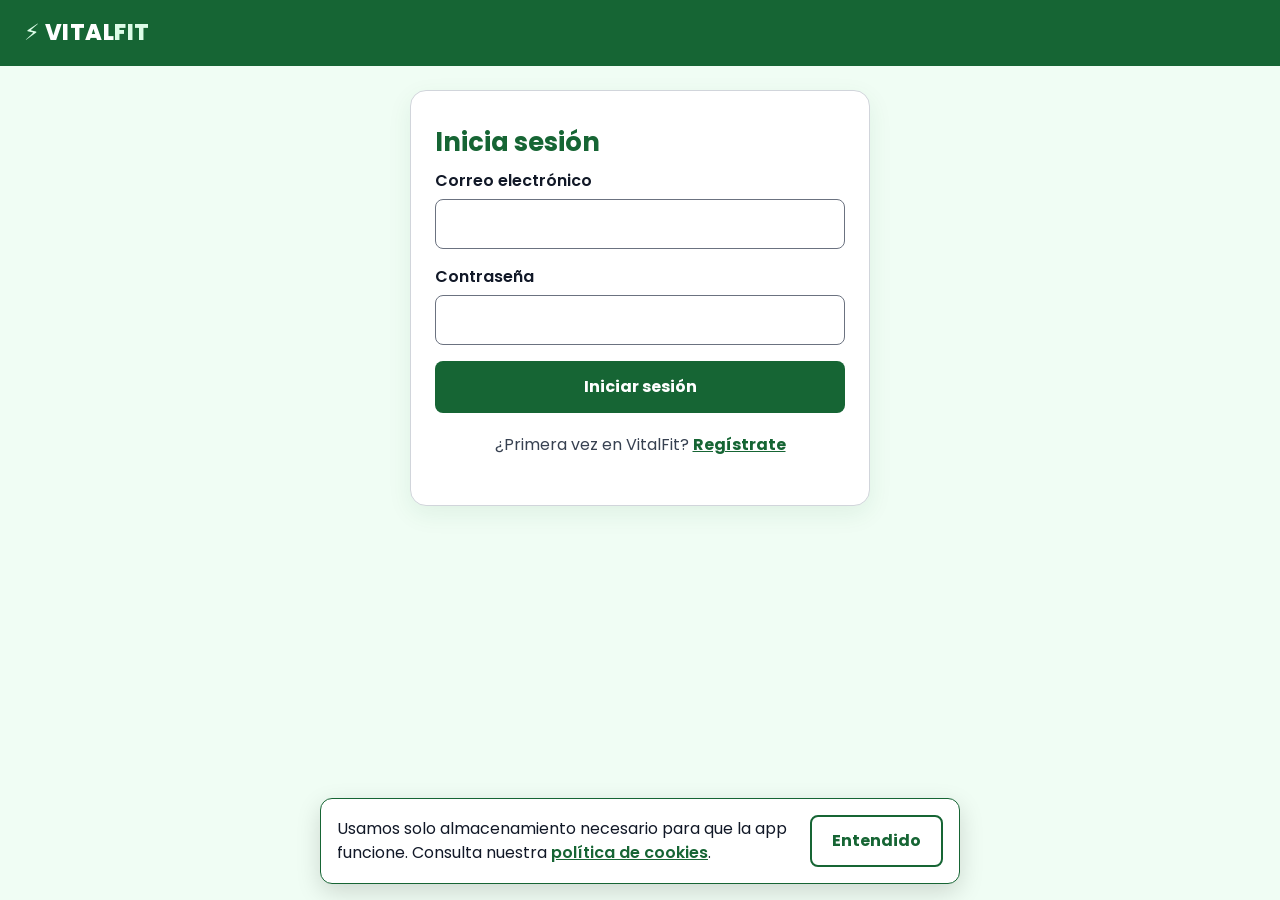
==== commit a7a5dab0: "revert: deshacer 59daae4 y volver al estado de main en 78a2c94 El commit 59daae4 se subió directo a " ====
--- a/Proyecto gimnasio/principal_index/index.html
+++ b/Proyecto gimnasio/principal_index/index.html
@@ -3,147 +3,157 @@
 <head>
   <meta charset="UTF-8">
   <meta name="viewport" content="width=device-width, initial-scale=1.0">
-  <title>VitalFit - Iniciar Sesión</title>
+  <title>VitalFit - Iniciar sesión y registro</title>
   <link rel="preconnect" href="https://fonts.googleapis.com">
   <link rel="preconnect" href="https://fonts.gstatic.com" crossorigin>
-  <link href="https://fonts.googleapis.com/css2?family=Poppins:wght@300;400;500;600;700;800&display=swap" rel="stylesheet">
-  <link rel="stylesheet" href="../css/index.css">
-  <!--
-  <link href="https://cdn.jsdelivr.net/npm/bootstrap@5.3.8/dist/css/bootstrap.min.css" rel="stylesheet" integrity="sha384-sRIl4kxILFvY47J16cr9ZwB07vP4J8+LH7qKQnuqkuIAvNWLzeN8tE5YBujZqJLB" crossorigin="anonymous">-->
+  <link href="https://fonts.googleapis.com/css2?family=Poppins:wght@400;600;700;800&display=swap" rel="stylesheet">
+  <link rel="stylesheet" href="index.css">
+  <!-- Orden importante: api.js primero (lo usan main.js y app.js) -->
+  <script src="../javascript/api.js" defer></script>
   <script src="../javascript/main.js" defer></script>
   <script src="../javascript/app.js" defer></script>
-<!--
-  <script src="https://cdn.jsdelivr.net/npm/bootstrap@5.3.8/dist/js/bootstrap.bundle.min.js" integrity="sha384-FKyoEForCGlyvwx9Hj09JcYn3nv7wiPVlz7YYwJrWVcXK/BmnVDxM+D2scQbITxI" crossorigin="anonymous" defer></script>-->
+</head>
+<body>
 
-</head>
-<body class="netflix-bg">
+  <a class="skip-link" href="#contenido">Saltar al contenido</a>
 
-  <!-- Navbar sencilla tipo Netflix -->
-  <header class="navbar-netflix">
-    <div class="logo">⚡ VITAL<span>FIT</span></div>
+  <header class="navbar">
+    <div class="logo"><span aria-hidden="true">⚡</span> VITAL<span>FIT</span></div>
   </header>
 
-  <main class="auth-container">
+  <main id="contenido" class="auth-container">
+    <section class="auth-card" aria-live="polite">
 
-    <!-- TARJETA UNIFICADA (Estilo Netflix) -->
-    <div class="netflix-card">
-      
-      <!-- CONTENEDOR 1: INICIO DE SESIÓN -->
+      <!-- LOGIN -->
       <div id="login-container" class="auth-box">
-        <h2>Inicia Sesión</h2>
-        
-        <p id="mensajeErrorLogin" class="mensaje-error" role="alert" style="display:none"></p>
-        <form id="loginForm" action="/vitalfit/login" method="POST" class="form-vertical">
+        <h1>Inicia sesión</h1>
+        <div id="loginMensaje" class="mensaje error" role="alert" hidden></div>
+
+        <form id="loginForm" novalidate>
           <div class="form-group">
-            <input type="email" name="email" id="login_email" placeholder="Correo electrónico" autocomplete="username" required>
+            <label for="login_email">Correo electrónico</label>
+            <input type="email" id="login_email" name="email" autocomplete="username" required>
           </div>
 
           <div class="form-group">
-            <input type="password" name="password" id="login_password" placeholder="Contraseña" autocomplete="current-password" required>
+            <label for="login_password">Contraseña</label>
+            <input type="password" id="login_password" name="password" autocomplete="current-password" required>
           </div>
 
-          <button type="submit" id= "btnlogin" class="btn btn-primary btn-full">
-
-            <span id="spinnerTextlogin">Iniciar sesión</span>
-
-            <span id="spinnerLoadingLogin" class="spinner" style="display: none;"></span>
+          <button type="submit" id="btnLogin" class="btn btn-primary btn-full">
+            <span id="loginTexto">Iniciar sesión</span>
+            <span id="loginSpinner" class="spinner" hidden aria-hidden="true"></span>
           </button>
-
-          <div class="form-actions-netflix">
-            <label class="switch-label">
-              <input type="checkbox" id="remember_me">
-              <span>Recuérdame</span>
-            </label>
-            <a href="#" class="help-link">¿Necesitas ayuda?</a>
-          </div>
         </form>
 
-        <!-- Botón/Enlace alternador hacia Registro -->
-        <div class="switch-auth-mode">
-          <p>¿Primera vez en VitalFit? <button type="button" id="btn-show-register" class="btn-text-action">Registrarse.</button></p>
-        </div>
+        <p class="switch-auth-mode">
+          ¿Primera vez en VitalFit?
+          <button type="button" id="btn-show-register" class="btn-text-action">Regístrate</button>
+        </p>
       </div>
 
-      <!-- CONTENEDOR 2: REGISTRO (Oculto inicialmente, activo con la clase 'active') -->
-      <div id="register-container" class="auth-box hidden">
-        <h2>Únete a VitalFit</h2>
-        <p class="subtitle">Paso 1: Crea tu perfil biométrico (Sprint 1)</p>
-        
-        <form id="registerForm" action="/vitalfit/register" method="POST" class="form-grid">
-          <!-- nombre -->
-          <div class="form-group full-width">
-            <label for="nombre">Nombre *</label>
-            <input type="text" id="nombre" name="firstName" placeholder="Nombre" required>
-          </div>
-          <!-- apellido -->
-          <div class="form-group full-width">
-            <label for="apellido">Apellido *</label>
-            <input type="text" id="apellido" name="lastName" placeholder="Apellido" required>
-          </div>
-          <!-- email -->
-          <div class="form-group full-width">
-            <label for="email">Correo Electrónico *</label>
-            <input type="email" id="email" name="email" placeholder="ejemplo@correo.com" autocomplete="username" required>
+      <!-- REGISTRO (paso 1) -->
+      <div id="register-container" class="auth-box" hidden>
+        <h1>Crea tu cuenta</h1>
+        <p class="subtitle">Paso 1 de 2</p>
+        <div id="registerMensaje" class="mensaje error" role="alert" hidden></div>
+
+        <form id="registerForm" novalidate>
+          <div class="form-group">
+            <label for="fullName">Nombre completo</label>
+            <input type="text" id="fullName" name="fullName" autocomplete="name" maxlength="100" required>
           </div>
 
-          <!-- password -->
-          <div class="form-group full-width">
-            <label for="password">Contraseña *</label>
-            <input type="password" id="password" name="password" placeholder="Mínimo 8 caracteres" autocomplete="new-password" minlength="8" required>
+          <div class="form-group">
+            <label for="register_email">Correo electrónico</label>
+            <input type="email" id="register_email" name="email" autocomplete="email" maxlength="100" required>
           </div>
 
-          <!-- age -->
           <div class="form-group">
-            <label for="age">Edad *</label>
-            <input type="number" id="age" name="age" placeholder="25" min="14" max="100" required>
+            <label for="register_password">Contraseña</label>
+            <input type="password" id="register_password" name="password" autocomplete="new-password" minlength="8" maxlength="72" aria-describedby="passwordAyuda" required>
+            <p id="passwordAyuda" class="help">Mínimo 8 caracteres.</p>
           </div>
 
-          <!-- weight -->
           <div class="form-group">
-            <label for="weight">Peso (kg) *</label>
-            <input type="number" step="0.1" id="weight" name="weight" placeholder="Peso" min="20" max="300" required>
+            <label for="birthDate">Fecha de nacimiento</label>
+            <input type="date" id="birthDate" name="birthDate" autocomplete="bday" required>
+            <p class="help">La usamos solo para verificar tu edad.</p>
           </div>
 
-          <!-- height -->
+          <fieldset class="consents">
+            <legend>Consentimientos</legend>
+            <label class="check">
+              <input type="checkbox" id="acceptTerms" name="acceptedTerms" required>
+              <span>Acepto los <a href="#" id="linkTerminos">Términos y condiciones</a>.</span>
+            </label>
+            <label class="check">
+              <input type="checkbox" id="acceptPrivacy" name="acceptedPrivacy" required>
+              <span>Acepto la <a href="#" id="linkPrivacidad">Política de privacidad</a>.</span>
+            </label>
+          </fieldset>
+
+          <button type="submit" id="btnRegistro" class="btn btn-primary btn-full">
+            <span id="registroTexto">Crear cuenta</span>
+            <span id="registroSpinner" class="spinner" hidden aria-hidden="true"></span>
+          </button>
+        </form>
+
+        <p class="switch-auth-mode">
+          ¿Ya tienes cuenta?
+          <button type="button" id="btn-show-login" class="btn-text-action">Inicia sesión</button>
+        </p>
+      </div>
+
+      <!-- ONBOARDING (paso 2) -->
+      <div id="onboarding-container" class="auth-box" hidden>
+        <h1>Tu perfil de entrenamiento</h1>
+        <p class="subtitle">Paso 2 de 2. Con estos datos calculamos tus metas.</p>
+        <div id="onboardingMensaje" class="mensaje error" role="alert" hidden></div>
+
+        <form id="onboardingForm" novalidate>
           <div class="form-group">
-            <label for="height">Estatura (cm) *</label>
-            <input type="number" id="height" name="height" placeholder="Estatura" min="100" max="250" required>
+            <label for="weightKg">Peso (kg)</label>
+            <input type="number" id="weightKg" name="weightKg" step="0.1" min="20" max="400" required>
           </div>
 
-          <!-- goal -->
           <div class="form-group">
-            <label for="goal">Objetivo *</label>
-            <select id="goal" name="goal" required>
-              <option value="" disabled selected>Selecciona...</option>
-              <option value="MUSCLE_GAIN">Ganancia Muscular</option>
-              <option value="FAT_LOSS">Pérdida de Grasa</option>
-              <option value="MAINTENANCE">Mantenimiento</option>
+            <label for="heightCm">Estatura (cm)</label>
+            <input type="number" id="heightCm" name="heightCm" step="1" min="50" max="250" required>
+          </div>
+
+          <div class="form-group">
+            <label for="fitnessGoal">Objetivo</label>
+            <select id="fitnessGoal" name="fitnessGoal" required>
+              <option value="">Selecciona una opción</option>
+              <option value="GANANCIA_MUSCULAR">Ganancia muscular</option>
+              <option value="PERDIDA_GRASA">Pérdida de grasa</option>
+              <option value="RESISTENCIA">Resistencia y cardio</option>
             </select>
           </div>
 
-          <!-- Mensaje de exito que se mostrara al completar registro-->     
-
-          <div class="form-group full-width">
-            <div id="mensajeExito" class="mensaje-exito" style="display: none;" >
-            ¡Registro exitoso!
-            Ya puedes iniciar sesión.
-            </div>
-
-            <button type="submit" id="btnRegistro" class="btn btn-primary btn-full">
-              <span id="spinnerText">Crear mi cuenta</span>
-              <span id="spinnerLoading" class="spinner" style="display: none;"></span>
-            </button>            
-          </div>
+          <button type="submit" id="btnOnboarding" class="btn btn-primary btn-full">
+            <span id="onboardingTexto">Guardar y continuar</span>
+            <span id="onboardingSpinner" class="spinner" hidden aria-hidden="true"></span>
+          </button>
         </form>
-
-        <!-- Botón/Enlace alternador hacia Login -->
-        <div class="switch-auth-mode">
-          <p>¿Ya tienes cuenta? <button type="button" id="btn-show-login" class="btn-text-action">Inicia sesión aquí.</button></p>
-        </div>
       </div>
 
-    </div>
+      <!-- MENOR DE EDAD: consentimiento parental pendiente -->
+      <div id="pending-container" class="auth-box" hidden>
+        <h1>Autorización pendiente</h1>
+        <p>Como eres menor de 18 años, tu padre, madre o tutor debe autorizar tu cuenta antes de que puedas usarla.</p>
+        <p class="switch-auth-mode"><button type="button" id="btn-pending-login" class="btn-text-action">Volver a iniciar sesión</button></p>
+      </div>
 
+    </section>
   </main>
+
+  <!-- Aviso de cookies: la app solo usa cookies/almacenamiento necesarios -->
+  <div id="cookie-banner" class="cookie-banner" role="region" aria-label="Aviso de cookies" hidden>
+    <p>Usamos solo almacenamiento necesario para que la app funcione. Consulta nuestra <a href="#" id="linkCookies">política de cookies</a>.</p>
+    <button type="button" id="btn-cookie-ok" class="btn btn-outline">Entendido</button>
+  </div>
+
 </body>
-</html>+</html>
--- a/Proyecto gimnasio/principal_index/index.css
+++ b/Proyecto gimnasio/principal_index/index.css
@@ -0,0 +1,202 @@
+/* VitalFit - Paleta verde y blanco
+   Contraste verificado (WCAG AA):
+   texto #111827 sobre blanco 17.7:1 | #166534 sobre blanco 7.1:1 | blanco sobre #166534 7.1:1
+   #b91c1c (error) sobre blanco 6.5:1
+   #16a34a se usa solo en decoraciones, nunca como color de texto sobre blanco (3.3:1, no cumple WCAG AA). */
+
+:root {
+  --verde-oscuro: #166534;
+  --verde-hover: #14532d;
+  --verde: #16a34a;
+  --verde-claro: #dcfce7;
+  --fondo: #f0fdf4;
+  --blanco: #ffffff;
+  --texto: #111827;
+  --texto-suave: #374151;
+  --borde: #d1d5db;
+  --error: #b91c1c;
+  --foco: #166534;
+}
+
+* { box-sizing: border-box; }
+
+body {
+  margin: 0;
+  font-family: 'Poppins', system-ui, sans-serif;
+  background: var(--fondo);
+  color: var(--texto);
+  min-height: 100vh;
+  line-height: 1.5;
+}
+
+/* Accesibilidad: foco visible con teclado */
+:focus-visible {
+  outline: 3px solid var(--foco);
+  outline-offset: 2px;
+}
+
+.skip-link {
+  position: absolute;
+  left: 16px;
+  top: -48px;
+  background: var(--verde-oscuro);
+  color: var(--blanco);
+  padding: 8px 12px;
+  border-radius: 6px;
+  z-index: 100;
+}
+.skip-link:focus { top: 8px; }
+
+.navbar {
+  background: var(--verde-oscuro);
+  color: var(--blanco);
+  padding: 16px 24px;
+}
+.logo {
+  font-weight: 800;
+  font-size: 1.4rem;
+  letter-spacing: 0.5px;
+}
+.logo span { color: var(--verde-claro); }
+
+.auth-container {
+  display: flex;
+  justify-content: center;
+  padding: 24px 16px;
+}
+
+.auth-card {
+  background: var(--blanco);
+  width: 100%;
+  max-width: 460px;
+  padding: 32px 24px;
+  border-radius: 16px;
+  border: 1px solid var(--borde);
+  box-shadow: 0 8px 24px rgba(22, 101, 52, 0.08);
+}
+
+h1 {
+  font-size: 1.6rem;
+  margin: 0 0 8px;
+  color: var(--verde-oscuro);
+}
+.subtitle { color: var(--texto-suave); margin: 0 0 20px; }
+
+.auth-box[hidden] { display: none; }
+
+.form-group { margin-bottom: 16px; }
+label, .label { display: block; font-weight: 600; margin-bottom: 6px; color: var(--texto); }
+.help { font-size: 0.875rem; color: var(--texto-suave); margin: 4px 0 0; }
+
+input[type="email"],
+input[type="password"],
+input[type="text"],
+input[type="number"],
+input[type="date"],
+select {
+  width: 100%;
+  padding: 12px 14px;
+  font: inherit;
+  color: var(--texto);
+  background: var(--blanco);
+  border: 1px solid #6b7280;
+  border-radius: 8px;
+}
+input:focus, select:focus { border-color: var(--verde-oscuro); }
+
+.consents { border: 0; padding: 0; margin: 8px 0 16px; }
+.consents legend { font-weight: 700; margin-bottom: 8px; color: var(--texto); }
+.check {
+  display: flex;
+  gap: 10px;
+  align-items: flex-start;
+  margin-bottom: 10px;
+  color: var(--texto);
+}
+.check input { width: 20px; height: 20px; margin-top: 3px; accent-color: var(--verde-oscuro); }
+.check a { color: var(--verde-oscuro); font-weight: 600; }
+
+.btn {
+  display: inline-flex;
+  align-items: center;
+  justify-content: center;
+  gap: 8px;
+  padding: 12px 20px;
+  font: inherit;
+  font-weight: 700;
+  border-radius: 8px;
+  border: 2px solid transparent;
+  cursor: pointer;
+}
+.btn-primary { background: var(--verde-oscuro); color: var(--blanco); }
+.btn-primary:hover { background: var(--verde-hover); }
+.btn-primary:disabled { opacity: 0.6; cursor: not-allowed; }
+.btn-outline { background: var(--blanco); color: var(--verde-oscuro); border-color: var(--verde-oscuro); }
+.btn-outline:hover { background: var(--verde-claro); }
+.btn-full { width: 100%; }
+
+.btn-text-action {
+  background: none;
+  border: none;
+  padding: 0;
+  font: inherit;
+  font-weight: 700;
+  color: var(--verde-oscuro);
+  text-decoration: underline;
+  cursor: pointer;
+}
+
+.switch-auth-mode { margin-top: 20px; text-align: center; color: var(--texto-suave); }
+
+.mensaje {
+  padding: 12px 14px;
+  border-radius: 8px;
+  margin: 0 0 16px;
+  font-weight: 600;
+}
+.mensaje[hidden] { display: none; }
+.mensaje.error { background: #fef2f2; color: var(--error); border: 1px solid var(--error); }
+.mensaje.ok { background: var(--verde-claro); color: var(--verde-hover); border: 1px solid var(--verde); }
+
+.spinner {
+  width: 18px;
+  height: 18px;
+  border: 3px solid rgba(255, 255, 255, 0.4);
+  border-top-color: var(--blanco);
+  border-radius: 50%;
+  animation: girar 0.8s linear infinite;
+}
+.spinner[hidden] { display: none; }
+@keyframes girar { to { transform: rotate(360deg); } }
+
+@media (prefers-reduced-motion: reduce) {
+  .spinner { animation: none; }
+}
+
+/* Banner de cookies: solo informa; no usamos cookies opcionales */
+.cookie-banner {
+  position: fixed;
+  left: 16px;
+  right: 16px;
+  bottom: 16px;
+  max-width: 640px;
+  margin: 0 auto;
+  background: var(--blanco);
+  color: var(--texto);
+  border: 1px solid var(--verde-oscuro);
+  border-radius: 12px;
+  padding: 16px;
+  box-shadow: 0 8px 24px rgba(0, 0, 0, 0.15);
+  display: flex;
+  flex-wrap: wrap;
+  gap: 12px;
+  align-items: center;
+  justify-content: space-between;
+}
+.cookie-banner[hidden] { display: none; }
+.cookie-banner p { margin: 0; flex: 1 1 280px; }
+.cookie-banner a { color: var(--verde-oscuro); font-weight: 600; }
+
+@media (max-width: 480px) {
+  .auth-card { padding: 24px 16px; }
+}
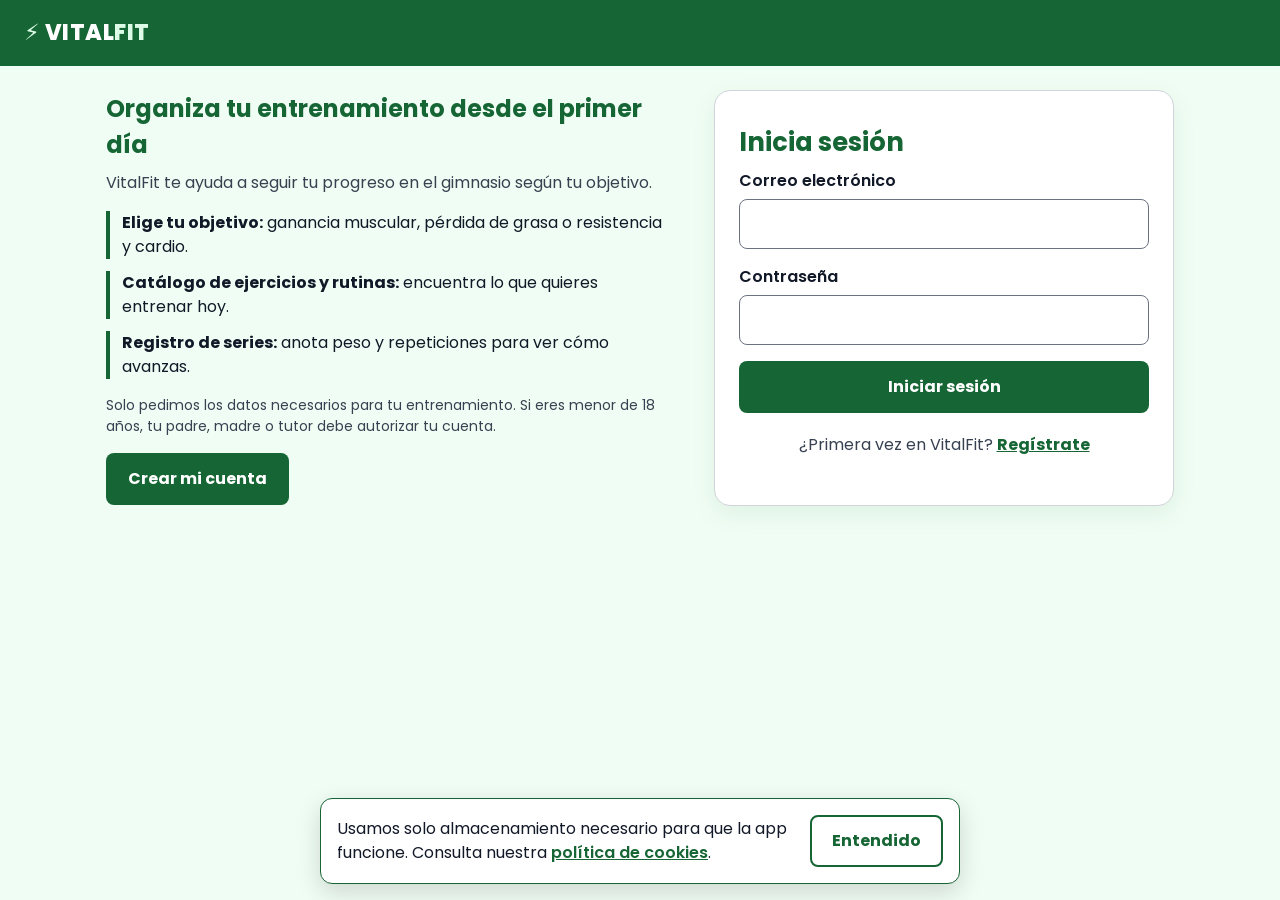
==== commit fff924ba: "Agrega sección de presentación y botón de registro en la página de entrada - Sección que explica los" ====
--- a/Proyecto gimnasio/principal_index/index.html
+++ b/Proyecto gimnasio/principal_index/index.html
@@ -22,6 +22,19 @@
   </header>
 
   <main id="contenido" class="auth-container">
+    <!-- PRESENTACIÓN: explica VitalFit y lleva al registro -->
+    <section class="intro" aria-labelledby="intro-titulo">
+      <h2 id="intro-titulo">Organiza tu entrenamiento desde el primer día</h2>
+      <p>VitalFit te ayuda a seguir tu progreso en el gimnasio según tu objetivo.</p>
+      <ul class="beneficios">
+        <li><strong>Elige tu objetivo:</strong> ganancia muscular, pérdida de grasa o resistencia y cardio.</li>
+        <li><strong>Catálogo de ejercicios y rutinas:</strong> encuentra lo que quieres entrenar hoy.</li>
+        <li><strong>Registro de series:</strong> anota peso y repeticiones para ver cómo avanzas.</li>
+      </ul>
+      <p class="help">Solo pedimos los datos necesarios para tu entrenamiento. Si eres menor de 18 años, tu padre, madre o tutor debe autorizar tu cuenta.</p>
+      <button type="button" id="btn-hero-registro" class="btn btn-primary">Crear mi cuenta</button>
+    </section>
+
     <section class="auth-card" aria-live="polite">
 
       <!-- LOGIN -->
--- a/Proyecto gimnasio/principal_index/index.css
+++ b/Proyecto gimnasio/principal_index/index.css
@@ -61,8 +61,30 @@
 
 .auth-container {
   display: flex;
-  justify-content: center;
+  flex-direction: column;
+  align-items: center;
+  gap: 24px;
   padding: 24px 16px;
+}
+
+/* Presentación del producto (encima del formulario en celular) */
+.intro { width: 100%; max-width: 460px; color: var(--texto); }
+.intro h2 { font-size: 1.5rem; margin: 0 0 8px; color: var(--verde-oscuro); }
+.intro > p { color: var(--texto-suave); margin: 0 0 16px; }
+.beneficios { list-style: none; padding: 0; margin: 0 0 16px; display: grid; gap: 12px; }
+.beneficios li { padding-left: 12px; border-left: 4px solid var(--verde-oscuro); }
+.intro .help { margin: 0 0 16px; }
+
+@media (min-width: 900px) {
+  .auth-container {
+    display: grid;
+    grid-template-columns: minmax(0, 1fr) 460px;
+    align-items: center;
+    gap: 48px;
+    max-width: 1100px;
+    margin: 0 auto;
+  }
+  .intro { max-width: none; }
 }
 
 .auth-card {
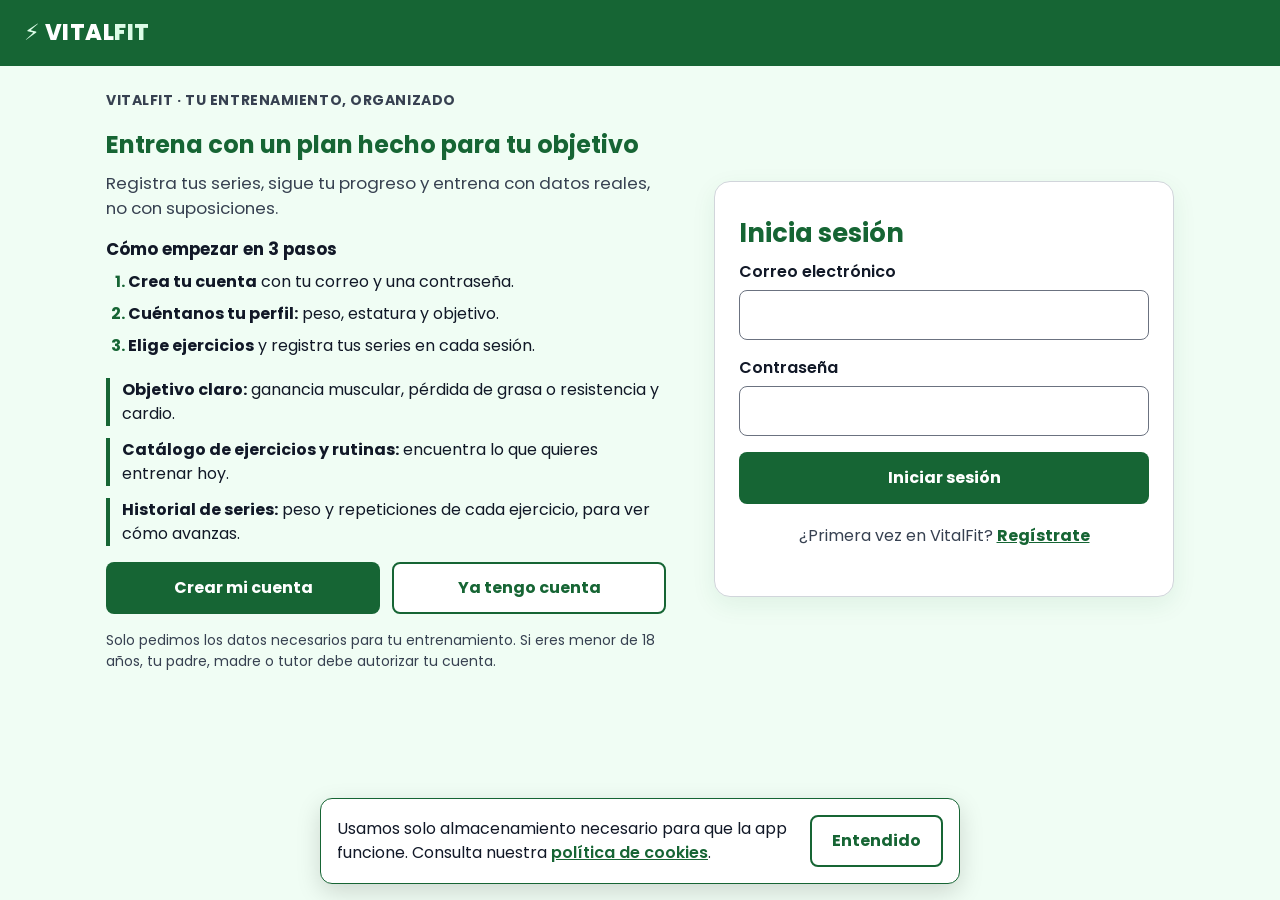
==== commit 6b4f6a0e: "Mejora la presentación de la página de inicio para atraer registros - Título y descripción más direc" ====
--- a/Proyecto gimnasio/principal_index/index.html
+++ b/Proyecto gimnasio/principal_index/index.html
@@ -22,17 +22,31 @@
   </header>
 
   <main id="contenido" class="auth-container">
-    <!-- PRESENTACIÓN: explica VitalFit y lleva al registro -->
+    <!-- PRESENTACIÓN: atrae al cliente y lleva a crear su cuenta -->
     <section class="intro" aria-labelledby="intro-titulo">
-      <h2 id="intro-titulo">Organiza tu entrenamiento desde el primer día</h2>
-      <p>VitalFit te ayuda a seguir tu progreso en el gimnasio según tu objetivo.</p>
+      <p class="intro-etiqueta">VitalFit · tu entrenamiento, organizado</p>
+      <h2 id="intro-titulo">Entrena con un plan hecho para tu objetivo</h2>
+      <p class="intro-lead">Registra tus series, sigue tu progreso y entrena con datos reales, no con suposiciones.</p>
+
+      <h3 class="intro-subtitulo">Cómo empezar en 3 pasos</h3>
+      <ol class="pasos">
+        <li><strong>Crea tu cuenta</strong> con tu correo y una contraseña.</li>
+        <li><strong>Cuéntanos tu perfil:</strong> peso, estatura y objetivo.</li>
+        <li><strong>Elige ejercicios</strong> y registra tus series en cada sesión.</li>
+      </ol>
+
       <ul class="beneficios">
-        <li><strong>Elige tu objetivo:</strong> ganancia muscular, pérdida de grasa o resistencia y cardio.</li>
+        <li><strong>Objetivo claro:</strong> ganancia muscular, pérdida de grasa o resistencia y cardio.</li>
         <li><strong>Catálogo de ejercicios y rutinas:</strong> encuentra lo que quieres entrenar hoy.</li>
-        <li><strong>Registro de series:</strong> anota peso y repeticiones para ver cómo avanzas.</li>
+        <li><strong>Historial de series:</strong> peso y repeticiones de cada ejercicio, para ver cómo avanzas.</li>
       </ul>
+
+      <div class="intro-acciones">
+        <button type="button" id="btn-hero-registro" class="btn btn-primary">Crear mi cuenta</button>
+        <button type="button" id="btn-hero-login" class="btn btn-outline">Ya tengo cuenta</button>
+      </div>
+
       <p class="help">Solo pedimos los datos necesarios para tu entrenamiento. Si eres menor de 18 años, tu padre, madre o tutor debe autorizar tu cuenta.</p>
-      <button type="button" id="btn-hero-registro" class="btn btn-primary">Crear mi cuenta</button>
     </section>
 
     <section class="auth-card" aria-live="polite">
--- a/Proyecto gimnasio/principal_index/index.css
+++ b/Proyecto gimnasio/principal_index/index.css
@@ -75,6 +75,14 @@
 .beneficios li { padding-left: 12px; border-left: 4px solid var(--verde-oscuro); }
 .intro .help { margin: 0 0 16px; }
 
+.intro-etiqueta { margin: 0 0 8px; font-size: 0.875rem; font-weight: 700; letter-spacing: 0.04em; text-transform: uppercase; color: var(--verde-oscuro); }
+.intro-lead { font-size: 1.05rem; }
+.intro-subtitulo { font-size: 1.05rem; margin: 0 0 8px; color: var(--texto); }
+.pasos { margin: 0 0 20px; padding-left: 22px; display: grid; gap: 8px; color: var(--texto); }
+.pasos li::marker { color: var(--verde-oscuro); font-weight: 700; }
+.intro-acciones { display: flex; flex-wrap: wrap; gap: 12px; margin: 8px 0 16px; }
+.intro-acciones .btn { flex: 1 1 180px; }
+
 @media (min-width: 900px) {
   .auth-container {
     display: grid;
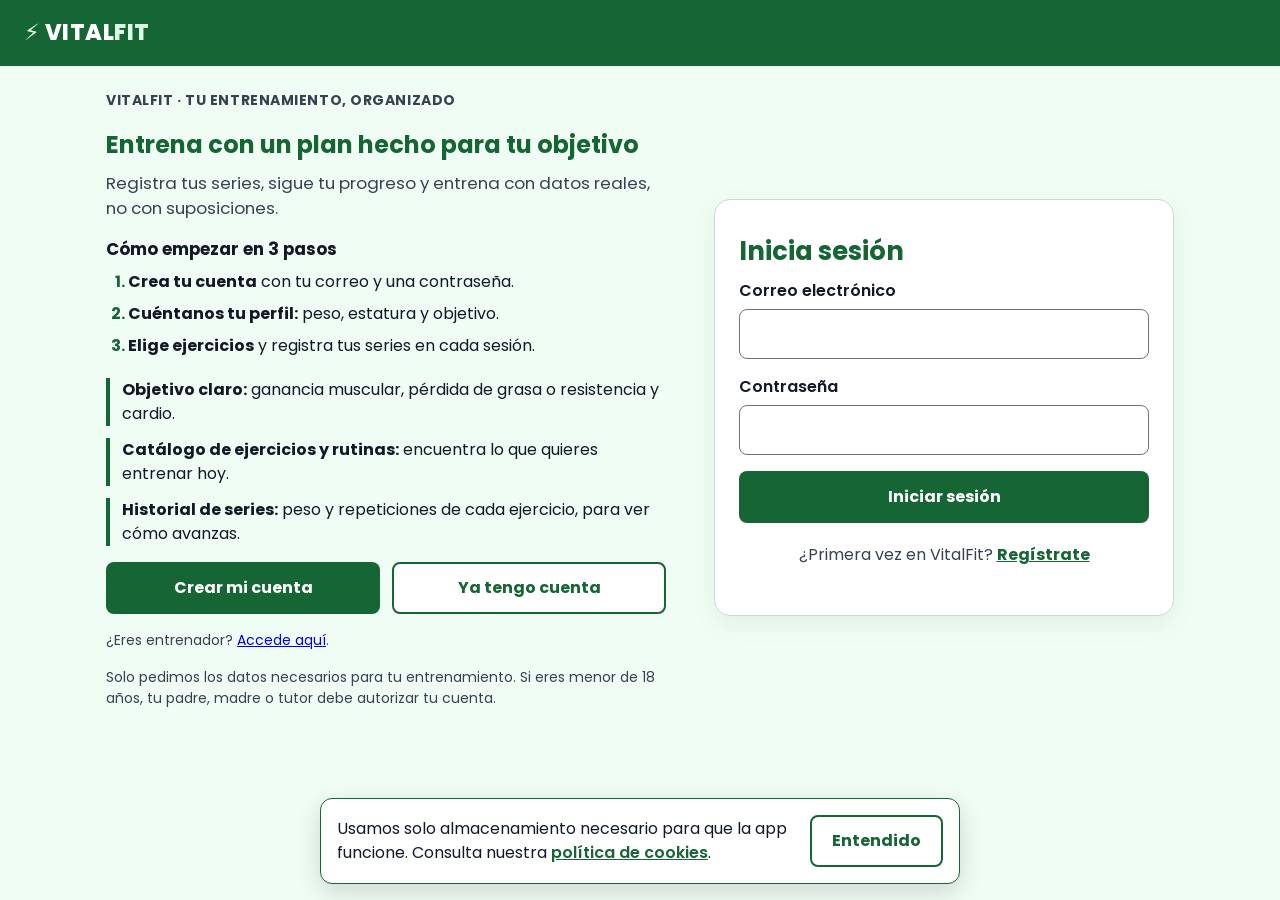
==== commit aecf36b7: "PIV-37: acceso de entrenador y bloqueo de la página para clientes - Página acceso-entrenador.html pa" ====
--- a/Proyecto gimnasio/principal_index/index.html
+++ b/Proyecto gimnasio/principal_index/index.html
@@ -46,6 +46,7 @@
         <button type="button" id="btn-hero-login" class="btn btn-outline">Ya tengo cuenta</button>
       </div>
 
+      <p class="help">¿Eres entrenador? <a href="acceso-entrenador.html">Accede aquí</a>.</p>
       <p class="help">Solo pedimos los datos necesarios para tu entrenamiento. Si eres menor de 18 años, tu padre, madre o tutor debe autorizar tu cuenta.</p>
     </section>
 
